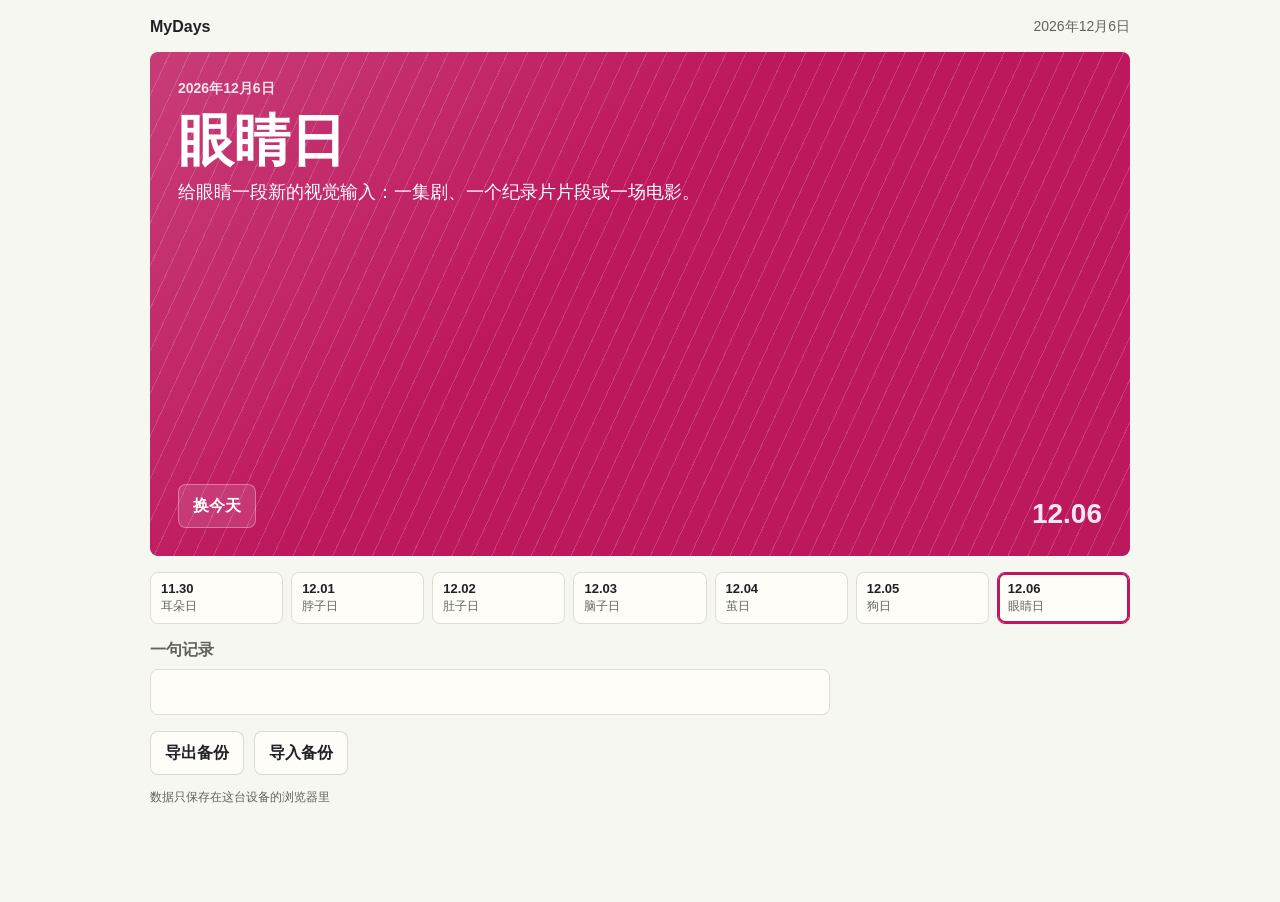
==== index.html @ 5ce2ff0c "Add UI rendering (app.js, index.html, styles.css + tests) - src/app.js: pure helpers (buildViewModel" ====
<!doctype html>
<html lang="zh-CN">
  <head>
    <meta charset="utf-8" />
    <meta name="viewport" content="width=device-width, initial-scale=1" />
    <title>MyDays</title>
    <link rel="stylesheet" href="styles.css" />
    <link rel="manifest" href="manifest.webmanifest" />
  </head>
  <body>
    <div id="app"></div>
    <script type="module" src="src/app.js"></script>
    <script>
      navigator.serviceWorker?.register("sw.js");
    </script>
  </body>
</html>
---- styles.css ----
/* ===================================================================
   MyDays — Variant A: poster-like daily surface
   =================================================================== */

:root {
  --shell-bg: #f7f7f2;
  --ink: #202124;
  --muted: #62625d;
  --line: #deded6;
  --ear: #1d5fd1;
  --neck: #15803d;
  --belly: #d95f02;
  --brain: #4f46e5;
  --callus: #3f3f46;
  --dog: #0f766e;
  --eye: #be185d;
  --font: "Avenir Next", "PingFang SC", "Microsoft YaHei", sans-serif;
}

* {
  box-sizing: border-box;
}

body {
  margin: 0;
  background: var(--shell-bg);
  color: var(--ink);
  font-family: var(--font);
}

button,
input {
  font: inherit;
}

button {
  cursor: pointer;
}

#app {
  min-height: 100vh;
  padding: 18px 16px 96px;
}

/* -------------------------------------------------------------------
   Top bar
   ------------------------------------------------------------------- */

.topbar {
  display: flex;
  justify-content: space-between;
  align-items: center;
  max-width: 980px;
  margin: 0 auto 16px;
  color: var(--muted);
}

.brand {
  color: var(--ink);
  font-weight: 800;
  letter-spacing: 0;
}

.date {
  font-size: 14px;
}

/* -------------------------------------------------------------------
   Buttons
   ------------------------------------------------------------------- */

.btn {
  border: 1px solid rgba(32, 33, 36, 0.16);
  border-radius: 8px;
  background: #fffdf7;
  color: var(--ink);
  min-height: 44px;
  padding: 0 14px;
  font-weight: 700;
}

.btn-dark {
  border-color: rgba(255, 255, 255, 0.32);
  background: rgba(255, 255, 255, 0.12);
  color: #fff;
}

/* -------------------------------------------------------------------
   Variant A layout
   ------------------------------------------------------------------- */

.variant-a {
  max-width: 980px;
  margin: 0 auto;
  display: grid;
  gap: 16px;
}

/* -- Today Surface (the poster card) -- */

.a-today {
  min-height: 56vh;
  border-radius: 8px;
  background:
    linear-gradient(135deg, rgba(255, 255, 255, 0.16), rgba(255, 255, 255, 0) 42%),
    repeating-linear-gradient(
      115deg,
      rgba(255, 255, 255, 0.16) 0,
      rgba(255, 255, 255, 0.16) 1px,
      transparent 1px,
      transparent 18px
    ),
    var(--today);
  color: #fff;
  padding: 28px;
  display: grid;
  align-content: space-between;
  position: relative;
  overflow: hidden;
}

.a-today > * {
  position: relative;
  z-index: 1;
}

.a-kicker {
  font-size: 14px;
  opacity: 0.86;
  font-weight: 700;
}

.a-title {
  margin: 16px 0 12px;
  font-size: 56px;
  line-height: 0.95;
  letter-spacing: 0;
}

.a-copy {
  margin: 0;
  max-width: 560px;
  font-size: 18px;
  line-height: 1.5;
}

.a-bottom {
  display: flex;
  justify-content: space-between;
  gap: 12px;
  align-items: end;
}

.a-date-mark {
  display: grid;
  gap: 4px;
  justify-items: end;
  opacity: 0.9;
}

.a-date-mark strong {
  font-size: 28px;
  line-height: 1;
}

/* -- Week strip -- */

.week {
  display: grid;
  gap: 8px;
}

.a-week {
  grid-template-columns: repeat(7, minmax(92px, 1fr));
  overflow-x: auto;
}

.chip {
  border: 1px solid var(--line);
  border-radius: 8px;
  background: #fffdf7;
  color: var(--ink);
  min-height: 48px;
  padding: 8px 10px;
  text-align: left;
  cursor: pointer;
}

.chip strong {
  display: block;
  font-size: 13px;
}

.chip span {
  color: var(--muted);
  font-size: 12px;
}

.chip.active {
  border-color: var(--today);
  box-shadow: inset 0 0 0 2px var(--today);
}

/* -- Theme picker -- */

.theme-picker {
  display: none;
  gap: 8px;
  flex-wrap: wrap;
}

.theme-picker--visible {
  display: flex;
}

.theme-btn {
  border: 2px solid transparent;
  border-radius: 8px;
  min-height: 44px;
  min-width: 44px;
  padding: 4px 14px;
  color: #fff;
  font-weight: 700;
  font-size: 14px;
  cursor: pointer;
}

.theme-btn:hover {
  filter: brightness(1.15);
}

.theme-btn:active {
  filter: brightness(0.85);
}

/* -- Note input -- */

.note {
  display: grid;
  gap: 8px;
}

.a-note {
  max-width: 680px;
}

.note label {
  color: var(--muted);
  font-weight: 700;
}

.note input {
  border: 1px solid var(--line);
  border-radius: 8px;
  background: #fffdf7;
  min-height: 46px;
  padding: 0 12px;
  color: var(--ink);
}

.note input:focus {
  outline: none;
  border-color: var(--today);
  box-shadow: 0 0 0 2px rgba(0, 0, 0, 0.06);
}

/* -- Actions (export / import) -- */

.actions {
  display: flex;
  gap: 10px;
  flex-wrap: wrap;
  align-items: center;
}

.privacy-note {
  width: 100%;
  margin: 4px 0 0;
  color: var(--muted);
  font-size: 12px;
}

/* -------------------------------------------------------------------
   Responsive: mobile-first, adapts at ~720px
   ------------------------------------------------------------------- */

@media (max-width: 720px) {
  #app {
    padding: 14px 12px 96px;
  }

  .a-today {
    min-height: 52vh;
    padding: 22px;
  }

  .a-title {
    font-size: 42px;
  }

  .a-week {
    grid-template-columns: repeat(7, minmax(106px, 1fr));
  }

  .a-bottom {
    flex-direction: column;
    align-items: stretch;
    gap: 16px;
  }
}
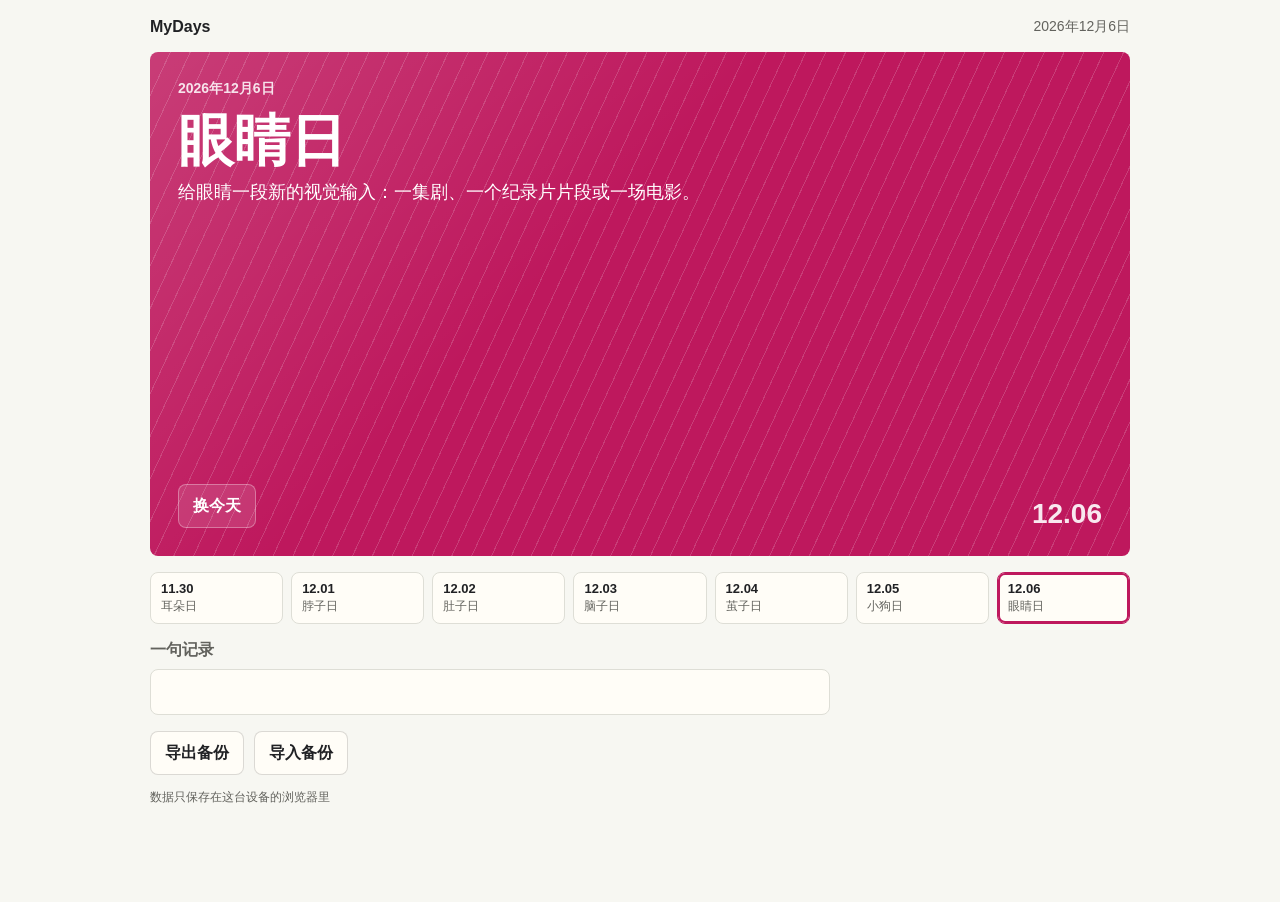
==== commit 7abbb7e3: "Add PWA icon, favicon, update tests; fix CSS duplicates - Add assets/icon.svg (MyDays logo) - Add ic" ====
--- a/index.html
+++ b/index.html
@@ -6,6 +6,7 @@
     <title>MyDays</title>
     <link rel="stylesheet" href="styles.css" />
     <link rel="manifest" href="manifest.webmanifest" />
+    <link rel="icon" href="assets/icon.svg" type="image/svg+xml" />
   </head>
   <body>
     <div id="app"></div>
--- a/styles.css
+++ b/styles.css
@@ -233,6 +233,11 @@
   filter: brightness(0.85);
 }
 
+.theme-btn.active {
+  outline: 3px solid rgba(32, 33, 36, 0.3);
+  outline-offset: 2px;
+}
+
 /* -- Note input -- */
 
 .note {
